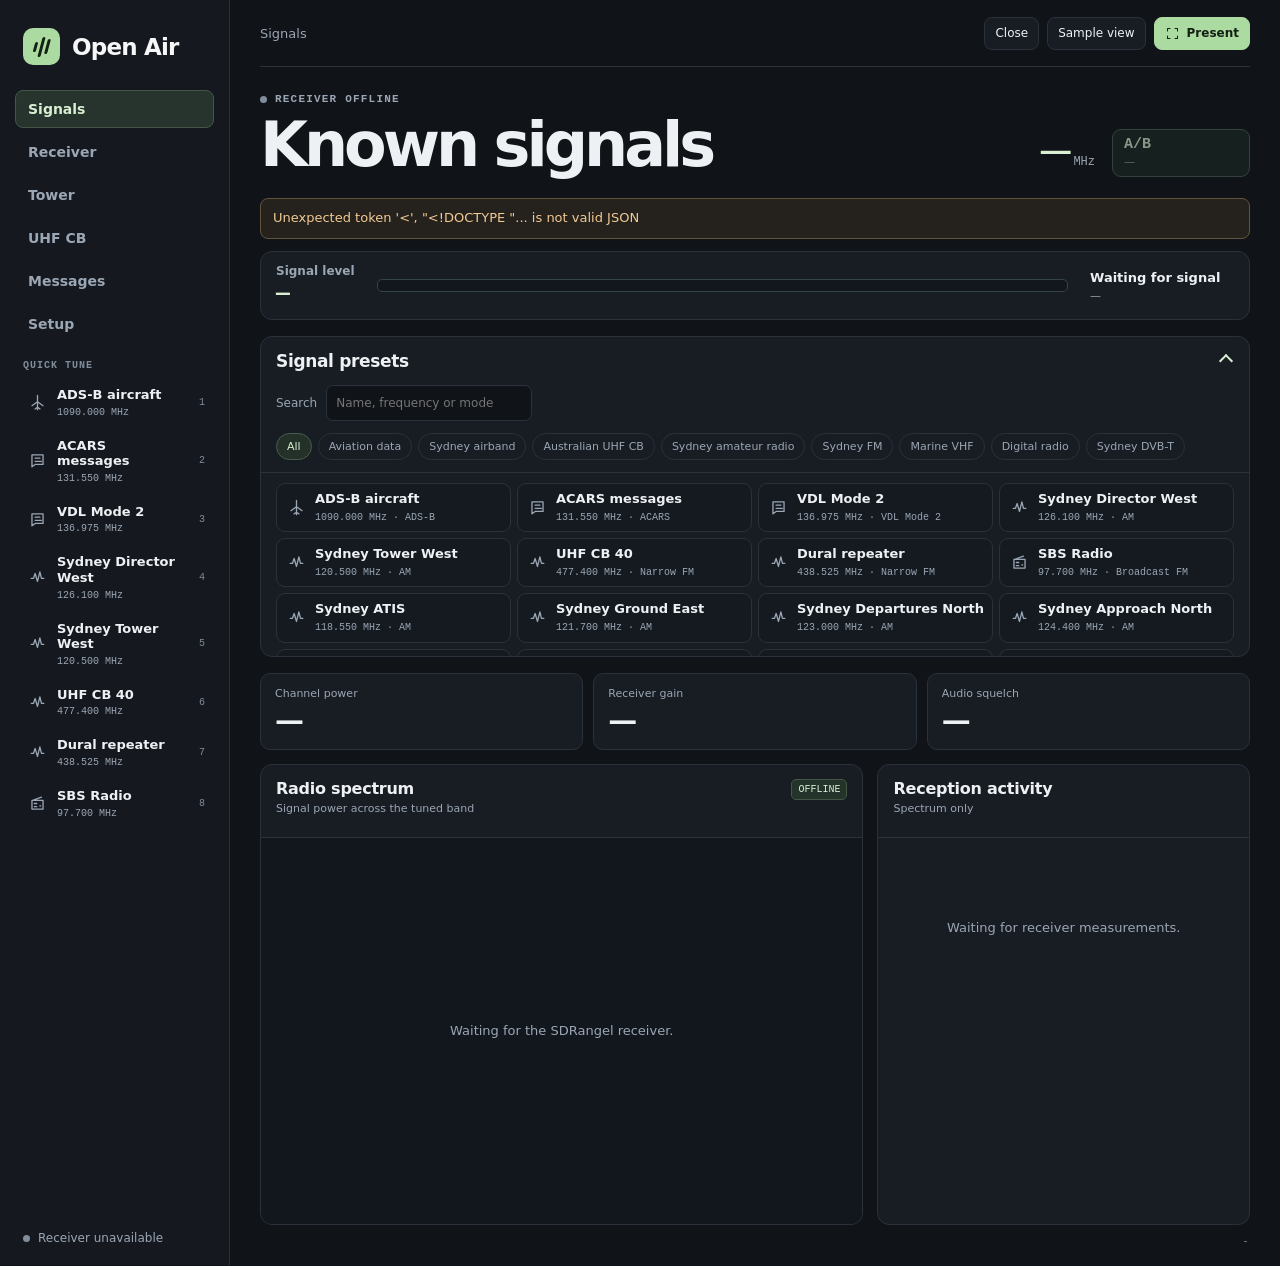
==== index.html @ 4d3d3a5d "Publish Open Air SDR with Tower and decoded message history Add the combined ATC and aircraft view, " ====
<!doctype html>
<html lang="en-AU">
<head>
  <meta charset="utf-8">
  <meta name="viewport" content="width=device-width, initial-scale=1">
  <meta name="theme-color" content="#101318">
  <title>Open Air</title>
  <link rel="stylesheet" href="/style.css">
  <link rel="stylesheet" href="/cb-panel.css">
  <script type="module" src="/app.js"></script>
</head>
<body>
  <a class="skip" href="#main">Skip to reception</a>
  <aside class="sidebar">
    <div class="brand"><div class="brand-mark" aria-hidden="true"><span></span><span></span><span></span></div>Open Air</div>
    <nav class="view-nav" aria-label="Open Air views">
      <a class="view-link" href="#signals" id="nav-signals" aria-current="page">Signals</a>
      <a class="view-link" href="#receiver" id="nav-receiver">Receiver</a>
      <a class="view-link" href="#tower" id="nav-tower">Tower</a>
      <a class="view-link" href="#uhf-cb" id="nav-uhf-cb">UHF CB</a>
      <a class="view-link" href="#messages" id="nav-messages">Messages</a>
      <a class="view-link" href="#setup" id="nav-setup">Setup</a>
    </nav>
    <div class="shortcuts">
      <h2 class="group-title">Quick tune</h2>
      <div class="source-list" id="quick-sources"></div>
    </div>
    <div class="side-footer"><span class="side-status"><i></i><span id="side-status">Connecting to receiver</span></span></div>
  </aside>
  <main id="main">
    <header class="toolbar">
      <span class="breadcrumb" id="section-name">Signals</span>
      <div class="toolbar-actions"><button id="close-app" class="control" type="button">Close</button><button id="demo" class="control" type="button">Sample view</button><button id="present" class="control present" type="button"><svg viewBox="0 0 24 24" aria-hidden="true"><path d="M8 4H4v4m12-4h4v4M4 16v4h4m12-4v4h-4"/></svg> Present</button></div>
    </header>
    <section class="intro" aria-labelledby="title">
      <div><p class="eyebrow"><span id="live-dot"></span><span id="live-label">CONNECTING TO RECEIVER</span></p><h1 id="title">Known signals</h1><p class="subtitle" id="subtitle"></p></div>
      <div class="reception-controls">
        <div class="frequency" id="frequency-readout" aria-label="Tuned frequency"><span id="frequency">-</span><small>MHz</small></div>
        <button id="scan-mux" class="control mux-survey-control" type="button" hidden>Survey multiplex</button>
        <button id="ab-switch" class="ab-switch" type="button" aria-label="Switch to previous channel" aria-keyshortcuts="B" title="Switch to previous channel (B)" disabled>
          <strong>A/B</strong><span id="ab-target">—</span>
        </button>
        <div id="remote-audio" class="remote-audio" hidden>
          <button id="listen-audio" class="listen-button" type="button" aria-pressed="false" data-audio="muted">
            <svg class="listen-icon" viewBox="0 0 32 32" aria-hidden="true">
              <path class="speaker-body" d="M4 12h5l6-5v18l-6-5H4z"/>
              <path class="speaker-waves" d="M20 11a7 7 0 0 1 0 10m4-14a12 12 0 0 1 0 18"/>
              <path class="speaker-mute" d="m21 13 6 6m0-6-6 6"/>
            </svg>
            <span id="listen-label">Listen</span>
          </button>
          <audio id="audio-player" preload="none"></audio>
        </div>
      </div>
    </section>
    <div id="notice" class="notice" role="status" hidden></div>
    <section id="tower-controls" class="panel tower-controls" aria-label="Air traffic control" hidden>
      <div class="tuner-field tower-channel-field">
        <label for="tower-channel">ATC channel</label>
        <select id="tower-channel"></select>
      </div>
      <div class="tuner-field"><label for="tower-squelch">Scan squelch (dB)</label><input id="tower-squelch" type="number" min="-100" max="0" step="1" value="-64" required></div>
      <button class="control primary-control" id="tower-scan" type="button" aria-pressed="false">Scan</button>
      <p id="tower-scan-status" role="status"></p>
      <div class="tower-layout" role="group" aria-label="Aircraft display">
        <button class="control" id="tower-show-map" type="button" aria-pressed="true">Map</button>
        <button class="control" id="tower-show-radar" type="button" aria-pressed="false">Radar</button>
      </div>
    </section>
    <section id="signal-meter" class="panel signal-meter" aria-labelledby="signal-meter-title" hidden>
      <div class="signal-meter-level">
        <h2 id="signal-meter-title">Signal level</h2>
        <strong id="signal-level">—</strong>
      </div>
      <div id="signal-meter-track" class="signal-meter-track" aria-hidden="true"></div>
      <div class="signal-meter-details">
        <strong id="signal-quality">Waiting for signal</strong>
        <span id="signal-contrast">—</span>
      </div>
    </section>
    <section id="live-audio-settings" class="panel live-audio-settings" aria-labelledby="live-audio-title" hidden>
      <h2 id="live-audio-title">Audio settings</h2>
      <form id="live-audio-form" class="tuner-fields">
        <div class="tuner-field">
          <label for="live-audio-filter">Filter (kHz)</label>
          <input id="live-audio-filter" name="bandwidth" type="number" step="0.1" inputmode="decimal" list="live-filter-choices">
          <datalist id="live-filter-choices"></datalist>
        </div>
        <div class="tuner-field squelch-field" id="live-squelch-field">
          <div class="squelch-heading"><label for="live-audio-squelch">Squelch (dB)</label><output id="live-squelch-readout" for="live-audio-squelch" aria-live="off">−62 dB</output></div>
          <input id="live-audio-squelch" name="squelch" type="range" min="-100" max="0" step="1" value="-62">
        </div>
        <div class="tuner-field">
          <label for="live-audio-volume">Volume (%)</label>
          <input id="live-audio-volume" name="volume" type="number" min="0" max="100" step="1" inputmode="numeric">
        </div>
        <div class="tuner-field" id="live-rf-gain-field" hidden>
          <label for="live-rf-gain">RF gain (dB)</label>
          <select id="live-rf-gain" name="gain"></select>
        </div>
        <button id="live-audio-apply" class="control primary-control" type="submit">Apply</button>
      </form>
    </section>
    <details id="signal-browser" class="panel signal-browser" aria-labelledby="signal-browser-title" open>
      <summary class="signal-browser-summary" id="signal-browser-title">Signal presets</summary>
      <div class="browser-search">
        <label class="preset-search" for="signal-search"><span>Search</span><input id="signal-search" type="search" placeholder="Name, frequency or mode" autocomplete="off"></label>
      </div>
      <div id="signal-groups" class="signal-groups" role="group" aria-label="Signal categories"></div>
      <div id="signal-list" class="signal-list" aria-label="Matching presets"></div>
      <p id="signal-empty" class="no-presets" hidden></p>
    </details>
    <section id="receiver-controls" class="panel receiver-controls" aria-label="Manual tuning" hidden>
      <form id="receiver-form">
        <div class="tuner-fields">
          <div class="tuner-field frequency-field">
            <label for="receiver-frequency">Frequency (MHz)</label>
            <div class="frequency-input">
              <button class="control" id="step-down" type="button" aria-label="Tune down one step">−</button>
              <input id="receiver-frequency" name="frequency" type="number" step="0.000001" inputmode="decimal" required>
              <button class="control" id="step-up" type="button" aria-label="Tune up one step">+</button>
            </div>
          </div>
          <div class="tuner-field">
            <label for="receiver-step">Step</label>
            <select id="receiver-step"><option value="1000">1 kHz</option><option value="5000">5 kHz</option><option value="8333">8.33 kHz</option><option value="10000">10 kHz</option><option value="12500" selected>12.5 kHz</option><option value="25000">25 kHz</option><option value="100000">100 kHz</option></select>
          </div>
          <div class="tuner-field">
            <label for="receiver-mode">Mode or decoder</label>
            <select id="receiver-mode" name="mode"></select>
          </div>
          <div class="tuner-field" id="bandwidth-field" hidden>
            <label for="receiver-bandwidth">Filter (kHz)</label>
            <input id="receiver-bandwidth" name="bandwidth" type="number" step="0.1" inputmode="decimal" placeholder="Default">
          </div>
          <div class="tuner-field squelch-field" id="squelch-field" hidden>
            <div class="squelch-heading"><label for="receiver-squelch">Squelch (dB)</label><output id="receiver-squelch-readout" for="receiver-squelch" aria-live="off">−62 dB</output></div>
            <input id="receiver-squelch" name="squelch" type="range" min="-100" max="0" step="1" value="-62">
          </div>
          <button class="control primary-control" id="tune-frequency" type="submit">Tune</button>
        </div>
        <details class="save-preset">
          <summary>Save as preset</summary>
          <div class="save-fields"><label for="preset-name">Name</label><input id="preset-name" name="name" maxlength="60" placeholder="Optional"><button class="control" id="save-preset" type="submit">Save and tune</button></div>
        </details>
      </form>
      <details id="range-scanner" class="range-scanner">
        <summary>Scan a frequency range</summary>
        <form id="range-form" class="tuner-fields">
          <div class="tuner-field"><label for="range-start">From (MHz)</label><input id="range-start" type="number" min="1" max="2000" step="0.000001" value="118" required></div>
          <div class="tuner-field"><label for="range-end">To (MHz)</label><input id="range-end" type="number" min="1" max="2000" step="0.000001" value="137" required></div>
          <div class="tuner-field"><label for="range-threshold">Above noise (dB)</label><input id="range-threshold" type="number" step="1" value="12" required></div>
          <button id="range-start-button" class="control" type="submit">Start scan</button>
          <button id="range-stop-button" class="control" type="button" hidden>Stop scan</button>
        </form>
        <div id="range-feedback" class="range-feedback" hidden>
          <progress id="range-progress" aria-label="Frequency scan progress"></progress>
          <p id="range-status" class="range-status" role="status"></p>
        </div>
        <canvas id="range-profile" width="640" height="120" role="img" aria-label="Multiplex spectrum power across frequency" hidden></canvas>
        <div id="range-hits" class="range-hits" aria-label="Detected signal peaks" hidden></div>
      </details>
    </section>
    <section id="cb-panel" aria-label="Australian UHF CB radio" hidden></section>
    <section id="local-setup" class="local-setup" aria-label="Local receiver setup" hidden>
      <section class="panel setup-panel" aria-labelledby="local-setup-title">
        <h2 id="local-setup-title">Area and scan range</h2>
        <form id="local-profile-form">
          <fieldset id="local-profile-fields" disabled>
            <legend class="visually-hidden">Local area and scan range</legend>
            <div class="tuner-fields">
              <div class="tuner-field setup-name-field">
                <label for="local-area">Area name</label>
                <input id="local-area" maxlength="80" placeholder="Suburb or region" required>
              </div>
              <label class="setup-check"><input id="local-sydney" type="checkbox"> Include Sydney example presets</label>
            </div>
            <div class="tuner-fields setup-scan-fields">
              <div class="tuner-field">
                <label for="local-scan-start">From (MHz)</label>
                <input id="local-scan-start" type="number" min="1" max="2000" step="0.000001" inputmode="decimal" required>
              </div>
              <div class="tuner-field">
                <label for="local-scan-end">To (MHz)</label>
                <input id="local-scan-end" type="number" min="1" max="2000" step="0.000001" inputmode="decimal" required>
              </div>
              <div class="tuner-field">
                <label for="local-scan-threshold">Above noise (dB)</label>
                <input id="local-scan-threshold" type="number" min="0" step="any" inputmode="decimal" required>
              </div>
            </div>
            <details class="setup-map-centre">
              <summary>Tower map centre</summary>
              <p>Use a nearby airport or city centre. Open Air uses these coordinates to look up aircraft around it.</p>
              <div class="tuner-fields">
                <div class="tuner-field"><label for="local-map-latitude">Latitude</label><input id="local-map-latitude" type="number" inputmode="decimal" min="-85" max="85" step="any"></div>
                <div class="tuner-field"><label for="local-map-longitude">Longitude</label><input id="local-map-longitude" type="number" inputmode="decimal" min="-180" max="180" step="any"></div>
              </div>
            </details>
            <div class="setup-actions">
              <button id="local-setup-save" class="control" type="submit">Save setup</button>
              <button id="local-scan-run" class="control primary-control" type="submit" disabled>Rescan</button>
              <button id="local-scan-stop" class="control" type="button" hidden>Stop scan</button>
            </div>
          </fieldset>
          <p id="local-setup-feedback" class="setup-feedback" role="status">Loading local setup…</p>
        </form>
      </section>
      <section class="panel setup-panel" aria-labelledby="setup-results-title">
        <h2 id="setup-results-title">Detected peaks</h2>
        <div class="setup-progress">
          <p id="local-scan-status" class="setup-feedback" role="status">Run a scan to find peaks above the noise floor.</p>
          <progress id="local-scan-progress" aria-label="Frequency windows scanned" hidden></progress>
          <small id="local-scan-count" class="setup-progress-count" aria-hidden="true" hidden></small>
        </div>
        <ul id="local-scan-hits" class="setup-list" aria-label="Signal peaks" hidden></ul>
      </section>
      <section class="panel setup-panel" aria-labelledby="setup-presets-title">
        <h2 id="setup-presets-title">Local presets</h2>
        <form id="local-preset-form">
          <fieldset class="tuner-fields" id="local-preset-fields" disabled>
            <legend class="visually-hidden">Preset editor</legend>
            <div class="tuner-field setup-name-field">
              <label for="local-preset-name">Preset name</label>
              <input id="local-preset-name" maxlength="60" placeholder="Optional">
            </div>
            <div class="tuner-field">
              <label for="local-preset-frequency">Frequency (MHz)</label>
              <input id="local-preset-frequency" type="number" min="1" max="2000" step="0.000001" inputmode="decimal" required>
            </div>
            <div class="tuner-field">
              <label for="local-preset-mode">Mode or decoder</label>
              <select id="local-preset-mode"></select>
            </div>
            <button id="local-preset-submit" class="control" type="submit">Add preset</button>
            <button id="local-preset-tune" class="control" type="button" disabled>Tune</button>
            <button id="local-preset-cancel" class="control" type="button" hidden>Cancel edit</button>
          </fieldset>
          <p id="local-preset-feedback" class="setup-feedback" role="status"></p>
        </form>
        <ul id="local-preset-list" class="setup-list" aria-label="Local presets" hidden></ul>
      </section>
    </section>
    <section id="decoded-history" class="panel decoded-history" aria-label="Decoded message history" hidden>
      <div class="panel-top"><div><h2>ACARS and VDL Mode 2</h2><p id="history-status" role="status">Loading saved messages.</p></div></div>
      <label class="preset-search" for="history-search"><span>Search</span><input id="history-search" type="search" placeholder="Aircraft, label or message text" autocomplete="off"></label>
      <div id="history-results" class="activity-list" aria-label="Saved messages"></div>
    </section>
    <section class="metrics" id="metrics" aria-label="Reception measurements"></section>
    <div class="pane-grid">
      <section class="panel stage" aria-labelledby="stage-title">
        <div class="panel-top"><div><h2 id="stage-title">Receiver activity</h2><p id="stage-caption">Latest measurements</p></div><span id="stage-tag" class="tag">LOCAL</span></div>
        <div id="stage-content" class="stage-content">
          <canvas id="scope" role="img" aria-label="Received radio power across the tuned bandwidth"></canvas>
          <div id="radar" hidden></div>
          <div id="tower-map" role="region" aria-label="Geographic map of aircraft" hidden></div>
          <p id="tower-map-status" class="tower-map-status" role="status" hidden></p>
          <div id="stage-empty" class="empty" hidden></div>
        </div>
        <section id="waterfall-panel" class="waterfall-panel" hidden>
          <div class="panel-top"><div><h2>Waterfall</h2><p id="waterfall-frequency">Waiting for live samples</p></div></div>
          <canvas id="waterfall" width="512" height="192" role="img" aria-label="Signal power across frequency over time"></canvas>
          <div id="waterfall-empty" class="waterfall-empty" hidden></div>
          <div id="waterfall-resize" role="separator" tabindex="0" aria-label="Resize waterfall" aria-orientation="horizontal" aria-controls="waterfall" aria-valuemin="96" aria-valuemax="720" aria-valuenow="192" title="Drag or use the arrow keys to adjust waterfall height"></div>
        </section>
      </section>
      <section class="panel activity" aria-labelledby="activity-title">
        <div class="panel-top"><div><h2 id="activity-title">What's coming in</h2><p id="activity-caption">Decoded by your receiver</p></div><a id="tower-aircraft-credit" class="tag" href="https://www.adsb.lol/docs/open-data/api" target="_blank" rel="noopener" hidden>adsb.lol</a></div>
        <div id="activity" class="activity-list"></div>
      </section>
    </div>
    <footer><span id="local-area-footer"></span><span id="updated">-</span></footer>
  </main>
  <template id="thing"><div class="activity-item"><span class="item-icon" aria-hidden="true"></span><div class="item-body"><div class="item-header"><strong></strong><small></small></div><span class="item-detail"></span></div></div></template>
</body>
</html>
---- style.css ----
:root{color-scheme:dark;--bg:#101318;--side:#15191f;--paper:#181d24;--line:#2a313b;--text:#eef1f4;--muted:#9ba6b4;--weak:#7f8d9c;--accent:#acdba1;--accent2:#d8efd2;--ink:#132013;--warn:#f1ca94;--mono:"Cascadia Mono","SFMono-Regular",Consolas,monospace;--face:"Geist","Segoe UI",system-ui,sans-serif}
*{box-sizing:border-box}body{margin:0;min-height:100vh;background:var(--bg);color:var(--text);font-family:var(--face);display:grid;grid-template-columns:230px minmax(0,1fr)}button{font:inherit;color:inherit;cursor:pointer}button:focus-visible,a:focus-visible{outline:2px solid var(--accent);outline-offset:3px}button:disabled{cursor:wait;opacity:.6}small{font-size:inherit}[hidden]{display:none!important}.skip{position:fixed;left:12px;top:10px;padding:10px;background:var(--text);color:var(--bg);z-index:3;transform:translateY(-160%)}.skip:focus{transform:none}
.sidebar{border-right:1px solid var(--line);background:var(--side);min-height:100vh;padding:28px 15px 20px;display:flex;flex-direction:column}.brand{display:flex;align-items:center;gap:12px;padding:0 8px 25px;color:#f5f6f5;font-weight:700;font-size:23px;letter-spacing:-.8px}.brand small{display:block;font:600 10px var(--mono);color:var(--muted);letter-spacing:1.15px;margin-top:3px}.brand-mark{width:37px;height:37px;border-radius:10px;background:var(--accent);display:flex;align-items:center;justify-content:center;gap:3px;flex:none}.brand-mark span{width:3px;background:var(--ink);border-radius:2px;height:10px;transform:skew(-15deg)}.brand-mark span:nth-child(2){height:20px}.brand-mark span:nth-child(3){height:15px}.group-title{font:600 10px var(--mono);letter-spacing:1px;text-transform:uppercase;color:var(--weak);margin:14px 8px 8px}.source-list{display:grid;gap:4px}.source{min-height:46px;border:1px solid transparent;background:none;text-align:left;border-radius:9px;padding:7px 8px;display:grid;grid-template-columns:26px 1fr 15px;align-items:center;gap:7px}.source:hover{background:#1e252c}.source[aria-pressed=true]{border-color:#435341;background:#25322b}.source[aria-pressed=true] .src-icon,.source[aria-pressed=true] strong{color:var(--accent2)}.src-icon,.item-icon{color:var(--muted);display:grid;place-items:center}.src-icon svg,.item-icon svg,.control svg{width:19px;height:19px;fill:none;stroke:currentColor;stroke-width:1.65;stroke-linecap:round;stroke-linejoin:round}.source strong,.source small{display:block}.source strong{font-size:13px;line-height:1.2;font-weight:650}.source small{font:10px var(--mono);margin-top:4px;color:var(--muted)}.source kbd{font:10px var(--mono);color:var(--weak);text-align:right}.side-footer{margin-top:auto;padding:26px 8px 0;display:grid;gap:8px;color:var(--weak);font-size:11px}.side-status{font-size:12px;color:var(--muted);display:flex;align-items:center;gap:8px}.side-status i,#live-dot{display:block;background:var(--weak);width:7px;height:7px;border-radius:50%;flex:none}body[data-state=live] .side-status i,body[data-state=live] #live-dot{background:var(--accent);box-shadow:0 0 12px #acdbA170}body[data-state=demo] .side-status i,body[data-state=demo] #live-dot{background:var(--warn)}
main{width:min(100%,1690px);margin:auto;padding:0 30px 18px}.toolbar{height:67px;display:flex;align-items:center;justify-content:space-between;border-bottom:1px solid var(--line);gap:10px}.breadcrumb{font-size:13px;color:var(--muted)}.breadcrumb b{font-weight:500;margin:0 6px;color:var(--weak)}.breadcrumb strong{color:var(--text);font-weight:600}.toolbar-actions{display:flex;gap:8px}.control{display:flex;align-items:center;justify-content:center;gap:7px;border:1px solid var(--line);border-radius:8px;background:var(--paper);font-size:12px;white-space:nowrap;padding:8px 10px}.control:hover{border-color:var(--weak)}.control svg{width:15px;height:15px}.present{background:var(--accent);border-color:var(--accent);color:var(--ink);font-weight:700}
.intro{padding:26px 0 21px;display:flex;justify-content:space-between;align-items:end;gap:14px}.eyebrow{font:650 11px var(--mono);letter-spacing:1.2px;color:var(--muted);margin:0 0 8px;display:flex;align-items:center;gap:8px}.intro h1{margin:0;font-size:clamp(31px,5vw,62px);letter-spacing:-.065em;line-height:1.04;font-weight:690}.subtitle{color:var(--muted);font-size:14px;margin:10px 0 0;line-height:1.5}.frequency{font-family:var(--mono);color:var(--accent2);white-space:nowrap;line-height:1;padding-bottom:5px}.frequency span{font-size:clamp(24px,4vw,49px);letter-spacing:-.08em}.frequency small{font-size:12px;margin-left:7px;color:var(--muted)}.notice{font-size:13px;border:1px solid #62533d;color:var(--warn);background:#25221d;padding:10px 12px;border-radius:8px;margin-bottom:12px;line-height:1.42;overflow-wrap:anywhere}
.metrics{display:grid;grid-template-columns:repeat(3,minmax(0,1fr));gap:10px;margin-bottom:14px}.metric{padding:13px 14px 12px;border:1px solid var(--line);border-radius:10px;background:var(--paper);min-width:0}.metric span{display:block;color:var(--muted);font-size:11px}.metric strong{display:block;letter-spacing:-.05em;font-size:clamp(17px,2.8vw,29px);margin-top:3px;white-space:nowrap;overflow:hidden;text-overflow:ellipsis}
.pane-grid{display:grid;grid-template-columns:minmax(0,1.62fr) minmax(240px,1fr);gap:14px}.panel{min-width:0;border:1px solid var(--line);border-radius:12px;background:var(--paper);overflow:hidden}.panel-top{display:flex;justify-content:space-between;align-items:start;padding:14px 15px 12px;gap:7px;min-height:72px}.panel-top h2{font-size:16px;letter-spacing:-.25px;margin:0 0 3px;font-weight:650}.panel-top p{color:var(--muted);font-size:11px;margin:0;line-height:1.4}.tag{color:var(--accent2);font:10px var(--mono);border:1px solid #445646;background:#25342b;border-radius:5px;padding:4px 6px;white-space:nowrap}.stage-content{position:relative;min-height:280px;height:clamp(280px,43vh,520px);background:#12171e;border-top:1px solid var(--line)}#scope,#radar{display:block;width:100%;height:100%}#radar svg{width:100%;height:100%;display:block}.empty{height:100%;color:var(--muted);display:grid;place-items:center;text-align:center;padding:24px;font-size:13px;line-height:1.55}.stage-content .empty{position:absolute;inset:0;pointer-events:none}.activity-list{border-top:1px solid var(--line);max-height:clamp(280px,43vh,520px);min-height:280px;overflow:auto}.activity-list>.empty{min-height:180px}.activity-item{display:flex;align-items:start;gap:9px;padding:10px 12px;border-bottom:1px solid var(--line)}.activity-item:last-child{border-bottom:0}.item-icon{width:30px;height:30px;background:#26332c;color:var(--accent2);border-radius:8px;flex:none}.item-icon svg{width:15px;height:15px}.item-body{flex:1;min-width:0}.item-header{display:flex;align-items:center;justify-content:space-between;gap:8px;flex-wrap:wrap}.item-header strong{font-size:13px;color:var(--text);overflow-wrap:anywhere}.item-header small{font:10px var(--mono);color:var(--weak);white-space:nowrap}.item-detail{display:block;font-size:12px;color:var(--muted);margin-top:4px;white-space:pre-wrap;overflow-wrap:anywhere;line-height:1.35}
footer{display:flex;justify-content:space-between;gap:10px;color:var(--weak);padding:11px 1px 0;font:10px var(--mono);letter-spacing:.6px}body.presenting{display:block}body.presenting .sidebar{display:none}body.presenting main{width:100%}body.presenting .stage-content,body.presenting .activity-list{height:clamp(290px,51vh,780px);max-height:none}
@media(max-width:1060px){body{grid-template-columns:192px minmax(0,1fr)}main{padding-inline:20px}.sidebar{padding-inline:10px}.pane-grid{grid-template-columns:minmax(0,1.3fr) minmax(215px,1fr)}}
@media(max-width:790px){body{display:block}.sidebar{min-height:auto;border-right:0;border-bottom:1px solid var(--line);padding:11px 13px;display:block}.brand{font-size:18px;padding:0 0 8px}.brand-mark{width:29px;height:29px}.brand small,.side-footer,.group-title,.source kbd{display:none}.source-list{display:inline-flex;vertical-align:top;flex-wrap:wrap;gap:3px}.source{min-height:35px;padding:4px 6px;grid-template-columns:17px auto;gap:3px}.source strong{font-size:11px}.source small{margin-top:2px;font-size:9px}.src-icon svg{width:14px}.intro{padding-top:19px}main{padding-inline:13px}.toolbar{height:50px}.pane-grid{grid-template-columns:1fr}.metrics{gap:6px}.metric{padding:8px 9px}.stage-content{height:310px}.activity-list{min-height:0;max-height:290px}.intro h1{font-size:clamp(29px,7vw,52px)}} 
@media(prefers-reduced-motion:no-preference){.control,.source,.listen-button,.ab-switch{transition:background .15s,border-color .15s,color .15s}}
.waterfall-panel{border-top:1px solid var(--line)}
.waterfall-panel{position:relative}
.waterfall-panel .panel-top{position:relative;z-index:1;min-height:0}
#waterfall{display:block;width:100%;height:var(--waterfall-height,clamp(120px,20vh,220px));background:#10151d}
#waterfall-resize{position:relative;z-index:2;height:22px;background:var(--paper);border-top:1px solid var(--line);cursor:ns-resize;touch-action:none;display:grid;place-items:center}
#waterfall-resize::before{content:"";width:38px;height:4px;border-radius:4px;background:var(--weak)}
#waterfall-resize:is(:hover,:focus-visible)::before{background:var(--accent2)}
#waterfall-resize:focus-visible{outline:2px solid var(--accent2);outline-offset:-2px}
.intro{flex-wrap:wrap}
.reception-controls{display:flex;align-items:center;justify-content:flex-end;flex-wrap:wrap;gap:12px 17px;margin-inline-start:auto;max-width:100%;min-width:0}
.reception-controls .frequency{padding-bottom:0}
.mux-survey-control{min-height:44px;padding-inline:12px;border-color:#66866b;color:var(--accent2);font-weight:650}
.ab-switch{display:grid;align-content:center;justify-items:start;gap:4px;min-height:48px;width:138px;max-width:100%;padding:7px 11px;border:1px solid #4e6056;border-radius:9px;background:#1b2a23;color:var(--accent2);text-align:left}
.ab-switch strong{font:700 15px/1 var(--mono)}
.ab-switch span{width:100%;min-width:0;overflow:hidden;text-overflow:ellipsis;white-space:nowrap;color:var(--muted);font-size:11px;line-height:1.15}
.ab-switch:not(:disabled):hover{border-color:#8ab88a;background:#293d31}
.ab-switch:not(:disabled):active{box-shadow:inset 0 0 0 1px var(--accent)}
.ab-switch:disabled{cursor:default}
.ab-switch[data-switching=true]{cursor:wait}
.listen-button{--speaker-bg:#24372d;--speaker-text:var(--accent2);display:flex;align-items:center;justify-content:flex-start;gap:11px;min-height:60px;min-width:136px;max-width:100%;padding:10px 16px 10px 12px;border:1px solid #66866b;border-radius:11px;background:var(--speaker-bg);color:var(--speaker-text);font-size:15px;font-weight:750;line-height:1.2}
.listen-button:hover{border-color:currentColor;box-shadow:inset 0 0 0 1px currentColor}
.listen-button:active{box-shadow:inset 0 0 0 2px currentColor}
.listen-button[aria-pressed=true]{--speaker-bg:#32563d}
.listen-button[data-audio=playing]{--speaker-bg:var(--accent);--speaker-text:var(--ink);border-color:var(--accent)}
.listen-button:is([data-audio=loading],[data-audio=waiting],[data-audio=error]){--speaker-bg:#352b21;--speaker-text:var(--warn);border-color:#87694b}
.listen-icon{display:block;flex:none;width:34px;height:34px;overflow:visible}
.speaker-body{fill:currentColor}
.speaker-waves,.speaker-mute{fill:none;stroke:currentColor;stroke-width:2.2;stroke-linecap:round}
.speaker-mute,.listen-button:is([data-audio=muted],[data-audio=error]) .speaker-waves{display:none}
.listen-button:is([data-audio=muted],[data-audio=error]) .speaker-mute{display:block}
.listen-button:is([data-audio=loading],[data-audio=waiting]) .speaker-waves{opacity:.55}

.signal-meter{display:grid;grid-template-columns:max-content minmax(0,1fr) minmax(9rem,max-content);align-items:center;gap:14px 22px;margin-bottom:16px;padding:12px 15px}
.signal-meter-level,.signal-meter-details{display:grid;gap:4px}
.signal-meter-level h2{margin:0;color:var(--muted);font-size:12px;font-weight:650}
.signal-meter-level strong{color:var(--accent2);font:600 23px/1.1 var(--mono);letter-spacing:-.05em}
.signal-meter-details strong{color:var(--text);font-size:13px;font-weight:650}
.signal-meter-details strong[data-quality=likely-usable],.signal-meter-details strong[data-quality=decode-activity]{color:var(--accent2)}
.signal-meter-details strong[data-quality=weak-carrier],.signal-meter-details strong[data-quality=audio-open]{color:var(--warn)}
.signal-meter-details span{color:var(--muted);font-size:11px}
.signal-meter-track{position:relative;isolation:isolate;height:13px;border:1px solid #34424a;border-radius:5px;background:#11171d;overflow:hidden}
.signal-meter-track::before,.signal-meter-track::after{position:absolute;inset-block:0;content:"";display:none}
.signal-meter-track[data-has-level=true]::before{inset-inline-start:0;width:clamp(0%,var(--signal-fill,0%),100%);background:linear-gradient(90deg,#557d65,#acdba1);display:block}
.signal-meter-track[data-has-noise=true]::after{left:clamp(0%,var(--noise-position,0%),calc(100% - 2px));width:2px;background:var(--warn);box-shadow:0 0 0 1px #182522;display:block}

.view-nav{display:grid;gap:5px;margin-bottom:17px}
.view-link{border:1px solid transparent;border-radius:8px;color:var(--muted);display:block;font-size:14px;font-weight:600;padding:10px 12px;text-decoration:none}
.view-link:hover{background:#1e252c;color:var(--text)}
.view-link[aria-current=page]{background:#26342d;border-color:#435648;color:var(--accent2)}
.shortcuts .group-title{margin-top:0}
.signal-browser,.receiver-controls,.live-audio-settings,#cb-panel{margin-bottom:16px}
.signal-browser-summary{display:flex;align-items:center;justify-content:space-between;gap:12px;min-height:48px;padding:12px 15px;cursor:pointer;list-style:none;font-size:17px;font-weight:700;letter-spacing:-.02em}
.signal-browser-summary::-webkit-details-marker{display:none}
.signal-browser-summary::after{content:"";width:8px;height:8px;flex:none;border-right:2px solid var(--accent2);border-bottom:2px solid var(--accent2);transform:rotate(45deg);margin-inline-end:3px}
.signal-browser[open] .signal-browser-summary::after{transform:rotate(225deg)}
.signal-browser-summary:hover{background:#20282d}
.signal-browser-summary:focus-visible{outline:2px solid var(--accent);outline-offset:-3px}
.browser-search{padding:0 15px 12px}
.preset-search{display:flex;align-items:center;gap:9px;min-width:0;color:var(--muted);font-size:12px}
.preset-search input{width:min(27ch,100%)}
.signal-browser input,.receiver-controls :is(input,select),.live-audio-settings :is(input,select),.local-setup .tuner-field :is(input,select){min-width:0;min-height:36px;padding:7px 9px;border:1px solid var(--line);border-radius:7px;background:var(--bg);color:var(--text);font:inherit;color-scheme:dark}
.signal-browser input:focus,.receiver-controls :is(input,select):focus,.live-audio-settings :is(input,select):focus,.local-setup :is(input,select):focus-visible{outline:1px solid var(--accent);outline-offset:1px}
.signal-groups{display:flex;gap:6px;flex-wrap:wrap;padding:0 15px 12px}
.group-filter{border:1px solid var(--line);border-radius:20px;background:transparent;color:var(--muted);font-size:11px;min-height:27px;padding:3px 10px}
.group-filter:hover,.group-filter[aria-pressed=true]{color:var(--accent2);border-color:#4a5d4d;background:#233129}
.signal-list{border-top:1px solid var(--line);display:grid;grid-template-columns:repeat(auto-fill,minmax(min(100%,210px),1fr));gap:6px;max-height:184px;overflow:auto;padding:10px 15px 13px;scrollbar-color:#48544e var(--paper)}
.signal-list .source{grid-template-columns:23px minmax(0,1fr);border-color:var(--line);min-height:48px;background:#141a20}
.signal-list .source:hover{background:#202932;border-color:#46515b}
.signal-list .source[aria-pressed=true]{background:#26372e;border-color:#6a8d6a}
.signal-list .source small{line-height:1.35}
.source[data-tuning=true]{opacity:1;cursor:progress;box-shadow:inset 0 0 0 1px var(--accent);background:#2b3c32}
.source[data-tuning=true] strong{color:var(--accent2)}
.no-presets{border-top:1px solid var(--line);margin:0;padding:16px;color:var(--muted);font-size:13px}
.receiver-controls{padding:15px}
.tuner-fields{display:flex;align-items:end;gap:10px;flex-wrap:wrap}
.tuner-field{display:grid;gap:5px;color:var(--muted);font-size:12px}
.live-audio-settings{display:flex;align-items:center;gap:12px 22px;flex-wrap:wrap;padding:12px 15px}
.live-audio-settings h2{margin:0;font-size:16px;font-weight:650;letter-spacing:-.25px}
.live-audio-settings :is(input,select){width:85px;font-family:var(--mono);font-variant-numeric:tabular-nums}
.squelch-heading{display:flex;justify-content:space-between;align-items:baseline;gap:8px}
.squelch-heading output{color:var(--accent2);font:600 11px var(--mono);font-variant-numeric:tabular-nums;white-space:nowrap}
:is(#live-audio-squelch,#receiver-squelch){width:144px;max-width:100%;margin:0;padding-inline:5px;accent-color:var(--accent);cursor:pointer}
:is(#live-audio-squelch,#receiver-squelch):disabled{cursor:default}
.frequency-input{display:grid;grid-template-columns:35px minmax(90px,1fr) 35px;gap:5px}
.frequency-input input{font-family:var(--mono);font-size:15px;font-variant-numeric:tabular-nums;text-align:center;width:132px;appearance:textfield}
.frequency-input input::-webkit-inner-spin-button,.frequency-input input::-webkit-outer-spin-button{appearance:none;margin:0}
.frequency-input .control{font-size:17px;min-height:36px;padding:0}
#local-setup .visually-hidden {
  position: absolute;
  width: 1px;
  height: 1px;
  overflow: hidden;
  clip-path: inset(50%);
  white-space: nowrap;
}
body[data-view=setup] :is(.shortcuts,.pane-grid,.metrics,#frequency-readout,#scan-mux,#ab-switch,#signal-meter,#live-audio-settings) {
  display: none;
}
.local-setup {
  display: grid;
  grid-template-columns: minmax(0,1.1fr) minmax(0,1fr);
  align-items: start;
  gap: 14px;
}
.setup-panel {
  padding: 14px 15px;
}
.setup-panel:last-child {
  grid-column: 1 / -1;
}
.setup-panel h2 {
  margin: 0 0 12px;
  font-size: 17px;
  font-weight: 650;
}
.setup-map-centre{margin:12px 0;color:var(--muted);font-size:13px}
.setup-map-centre summary{cursor:pointer;color:var(--text)}
.tower-controls{display:flex;align-items:end;gap:12px;flex-wrap:wrap;margin-bottom:12px;padding:12px 14px}
.tower-channel-field{flex:1 1 240px;min-width:0}
.tower-channel-field select{width:100%}
#tower-squelch{width:90px}
#tower-scan-status{margin:0 auto 0 0;align-self:center;color:var(--muted);font-size:13px}
#tower-scan-status:empty{display:none}
.tower-layout{display:flex;gap:4px;margin-left:auto}
.tower-layout [aria-pressed=true]{color:var(--accent2);border-color:var(--accent2)}
#tower-map{height:100%;background:#1e2c36;z-index:0}
.tower-aircraft-marker svg{height:100%;width:100%;fill:#074a60;stroke:#fff;stroke-width:1.3;paint-order:stroke}
.tower-map-status{position:absolute;z-index:1;inset:12px 12px auto 56px;margin:0;border-radius:6px;background:var(--paper);padding:8px;font-size:12px}
body[data-view=messages] :is(.pane-grid,.metrics,#frequency-readout,#scan-mux,#ab-switch,#signal-meter,#live-audio-settings){display:none!important}
.decoded-history .preset-search{margin:0 15px 14px}
.decoded-history .activity-list{max-height:68vh}
.decoded-history .item-header small{white-space:normal}
.message-help{margin-top:6px;color:var(--muted);font-size:12px}
.message-help summary{width:max-content;color:var(--accent2);cursor:pointer}
.message-help div{margin-top:5px;padding:6px 9px;border-left:2px solid var(--accent2);background:var(--bg);border-radius:3px}
.message-help p{margin:4px 0;line-height:1.45}
@media(max-width:790px){.view-nav{flex-wrap:wrap}}
.setup-panel fieldset {
  min-width: 0;
  margin: 0;
  border: 0;
  padding: 0;
}
.setup-name-field {
  flex: 1 1 190px;
  max-width: 280px;
}
.setup-panel input[type=number] {
  width: 110px;
  font-family: var(--mono);
}
.setup-panel .control {
  min-height: 36px;
}
.setup-check {
  display: flex;
  align-items: center;
  align-self: center;
  gap: 5px;
  min-height: 36px;
  color: var(--text);
  font-size: 12px;
}
.setup-check input {
  accent-color: var(--accent);
}
.setup-scan-fields,.setup-actions {
  margin-top: 13px;
}
.setup-actions,.setup-progress {
  display: flex;
  align-items: center;
  gap: 8px;
  flex-wrap: wrap;
}
.setup-feedback {
  color: var(--muted);
  margin: 9px 0 0;
  font-size: 12px;
  line-height: 1.4;
  overflow-wrap: anywhere;
}
.setup-feedback:empty {
  display: none;
}
.setup-feedback[data-error=true] {
  color: var(--warn);
}
.setup-progress .setup-feedback {
  margin: 0;
}
.setup-progress progress {
  width: min(100%,180px);
  accent-color: var(--accent);
}
.setup-progress-count {
  color: var(--muted);
  font: 11px var(--mono);
}
.setup-list {
  display: grid;
  gap: 6px;
  max-height: 280px;
  overflow: auto;
  margin: 11px 0 0;
  padding: 0;
  list-style: none;
}
.setup-list li {
  display: flex;
  align-items: center;
  justify-content: space-between;
  gap: 6px 10px;
  flex-wrap: wrap;
  min-width: 0;
  padding: 6px 8px;
  border: 1px solid var(--line);
  border-radius: 7px;
  background: var(--bg);
}
.setup-list strong,.setup-list small {
  display: block;
  overflow-wrap: anywhere;
}
.setup-list strong {
  font-size: 13px;
}
.setup-list small {
  margin-top: 2px;
  color: var(--muted);
  font: 11px var(--mono);
}
.setup-row-actions {
  display: flex;
  gap: 6px;
  flex-wrap: wrap;
}
@media(max-width:900px) {
  .local-setup {
    grid-template-columns: minmax(0,1fr);
  }
}
#receiver-bandwidth{width:90px}
.primary-control{min-height:36px;background:var(--accent);border-color:var(--accent);color:var(--ink);font-weight:700;padding-inline:17px}
.primary-control:hover{background:var(--accent2)}
.save-preset{margin-top:13px;font-size:12px;color:var(--muted)}
.save-preset summary{width:fit-content;cursor:pointer}
.save-preset summary:hover{color:var(--text)}
.save-fields{display:flex;gap:7px;align-items:center;flex-wrap:wrap;margin-top:8px}
.range-scanner{border-top:1px solid var(--line);margin-top:14px;padding-top:12px}
.range-scanner summary{cursor:pointer;color:var(--accent2);font-size:13px;font-weight:600;width:fit-content}
.range-scanner form{margin-top:11px}
.range-scanner input{width:107px}
.range-scanner .control{min-height:36px}
.range-feedback{display:flex;flex-wrap:wrap;align-items:center;gap:10px;margin-top:11px}
.range-feedback progress{width:min(210px,100%);height:6px;accent-color:var(--accent)}
.range-status{color:var(--muted);font-size:12px;margin:0}
#range-profile{display:block;width:100%;height:120px;margin-top:9px;border:1px solid var(--line);border-radius:7px;background:#10151d}
.range-hits{display:flex;flex-wrap:wrap;gap:6px;margin-top:9px;max-height:140px;overflow:auto}
.range-hits button{font-family:var(--mono);min-height:36px}
.range-hits button span{color:var(--muted);font-size:10px}
.waterfall-empty{position:absolute;inset:49px 0 0;display:grid;place-content:center;padding:10px;color:var(--muted);font-size:12px;pointer-events:none}
body[data-view=receiver] .pane-grid{grid-template-columns:minmax(0,1fr)}
body[data-view=receiver] .stage-content{height:clamp(170px,30vh,360px);min-height:0}
body[data-view=receiver] #waterfall{height:var(--waterfall-height,clamp(145px,24vh,350px))}
body[data-view=receiver] :is(#scope,#waterfall){cursor:crosshair}
body[data-view=receiver] .activity-list{min-height:0;max-height:280px}
body[data-view=receiver] .activity-list>.empty{min-height:55px}
body[data-view=uhf-cb] .metrics{display:none}
body[data-view=uhf-cb] .stage-content{height:clamp(180px,29vh,300px);min-height:0}

@media(max-width:790px){
  .sidebar{display:flex;min-height:0;flex-direction:row;align-items:center;gap:12px;flex-wrap:wrap}
  .brand{padding:0;white-space:nowrap}
  .view-nav{display:flex;gap:3px;margin:0}
  .view-link{font-size:12px;padding:7px 9px;white-space:nowrap}
  .shortcuts,.sidebar .side-footer{display:none}
  .signal-list{max-height:193px}
  .signal-list .source small{font-size:10px}
  .signal-list .source strong{font-size:12px}
  .frequency-input input{width:110px}
  .reception-controls{gap:8px 12px}
  .ab-switch{width:116px}
  .listen-button{min-height:52px;min-width:114px;padding:8px 11px 8px 8px;font-size:14px;gap:7px}
  .listen-icon{width:30px;height:30px}
  .live-audio-settings{gap:9px;padding:12px}
  .live-audio-settings h2{flex-basis:100%}
  .live-audio-settings .tuner-fields{gap:9px}
  .live-audio-settings :is(.primary-control,input,select){min-height:42px}
  :is(#live-audio-squelch,#receiver-squelch){min-height:44px}
}
@media(max-width:600px){
  .signal-meter{grid-template-columns:1fr minmax(0,max-content);gap:10px 14px;padding:10px 12px 12px}
  .signal-meter-details{text-align:right}
  .signal-meter-track{grid-column:1/-1;grid-row:2}
}
@media(max-width:385px){
  .toolbar-actions{gap:4px}
  .toolbar-actions .control{padding-inline:6px}
  .brand{font-size:15px;gap:5px}
  .brand-mark{width:22px;height:22px;border-radius:6px}
  .view-link{padding-inline:6px}
  .sidebar{gap:8px}
  .frequency-field{width:100%}
  .frequency-input input{width:100%}
}
---- cb-panel.css ----
.cb-panel {
  display: grid;
  grid-template-columns: minmax(120px, .7fr) minmax(220px, 1.5fr) minmax(110px, .45fr);
  gap: clamp(12px, 3vw, 42px);
  align-items: center;
  padding: clamp(14px, 2.5vw, 26px);
  margin: 0 0 14px;
  border: 1px solid #474642;
  border-bottom: 3px solid #080909;
  border-radius: 12px;
  background: repeating-linear-gradient(105deg, #ffffff04 0 1px, transparent 1px 4px),
    linear-gradient(#292a27 0%, #222320 14%, #171816 100%);
  box-shadow: inset 0 1px 0 #ffffff32, inset 0 -1px 0 #ffffff0b, 0 4px 10px #0005;
}

.cb-speaker {
  padding: 11px;
  border: 1px solid #10110f;
  border-radius: 7px;
  background: #151614;
  box-shadow: inset 0 1px 3px #000b, 0 1px 0 #ffffff15;
}

.cb-speaker > span {
  display: block;
  min-height: 77px;
  border-radius: 3px;
  background: repeating-linear-gradient(to bottom, #090a08 0 4px, #292b27 4px 6px, #141613 6px 8px);
}

.cb-face { min-width: 0; }

.cb-face > h2, .cb-controls > label {
  display: block;
  margin: 0 0 7px;
  color: #c7c4b7;
  font: 650 10px/1.1 var(--mono, monospace);
  text-transform: uppercase;
  letter-spacing: .14em;
}

.cb-display {
  display: flex;
  align-items: end;
  gap: clamp(10px, 3vw, 25px);
  justify-content: space-between;
  min-height: 98px;
  padding: 9px 13px 11px;
  border: 1px solid #53412c;
  border-radius: 5px;
  background: radial-gradient(ellipse at 40% 90%, #39200b 0%, #24180a 65%, #151006 100%);
  box-shadow: inset 0 2px 10px #050300, 0 1px 0 #fff1;
  color: #ffc475;
  font-family: var(--mono, monospace);
  font-variant-numeric: tabular-nums;
}

.cb-readout {
  display: grid;
  gap: 2px;
  min-width: 0;
  flex: 0 1 100px;
  color: #e9a964;
  font-size: 9px;
  letter-spacing: .16em;
}

.cb-number {
  display: block;
  width: 100%;
  max-height: 69px;
  overflow: visible;
  fill: #bf851d25;
}

.cb-number .lit { fill: #ffb759; filter: drop-shadow(0 0 3px #ff921477); }

.cb-channel-text {
  position: absolute;
  width: 1px;
  height: 1px;
  padding: 0;
  clip-path: inset(50%);
  overflow: hidden;
  white-space: nowrap;
}

.cb-display-details { display: grid; gap: 5px; padding-bottom: 3px; }
.cb-frequency { font-size: clamp(10px, 1.4vw, 15px); white-space: nowrap; }

.cb-status, .cb-scan-status {
  display: flex;
  align-items: center;
  gap: 5px;
  color: #e9a964;
  font-size: 9px;
  letter-spacing: .08em;
  white-space: nowrap;
}

.cb-status i { width: 6px; height: 6px; border-radius: 50%; background: #70471f; }
.cb-status[data-receiving="true"] i { background: #ffca69; box-shadow: 0 0 8px #ff9a28; }

.cb-scan-status { text-transform: uppercase; }
.cb-scan-status:not(:empty)::before {
  content: '';
  width: 6px;
  height: 6px;
  flex: none;
  border-radius: 1px;
  background: #e8a150;
  box-shadow: 0 0 6px #e8a15070;
}

.cb-scan-status[data-state="holding"]::before { background: #ffe0a3; box-shadow: 0 0 8px #ffbc5d; }
.cb-scan-status[data-state="error"]::before { background: #e9866a; box-shadow: 0 0 7px #e9866a70; }

.cb-buttons { display: grid; grid-template-columns: 1fr 1fr; gap: 5px; }

.cb-buttons button, .cb-controls select, .cb-scan-button {
  color: #e3e0d6;
  border: 1px solid #111210;
  background: linear-gradient(#42433e, #292b26 54%, #1a1c19);
  box-shadow: inset 0 1px 0 #ffffff2d, 0 2px 0 #0c0d0b;
  border-radius: 5px;
}

.cb-buttons button {
  display: grid;
  min-width: 0;
  min-height: 36px;
  place-items: center;
  padding: 0;
}

.cb-buttons button:not(:disabled):hover, .cb-scan-button:not(:disabled):hover { background: linear-gradient(#53564e, #30332c); }
.cb-buttons button:not(:disabled):active, .cb-scan-button:not(:disabled):active { transform: translateY(1px); }
.cb-buttons button:disabled { cursor: default; }
.cb-buttons svg { width: 17px; height: 17px; fill: none; stroke: currentColor; stroke-width: 2; }

.cb-controls select, .cb-scan-button {
  width: 100%;
  min-height: 34px;
  margin-top: 8px;
  padding-inline: 8px;
  font: 12px var(--mono, monospace);
}

.cb-controls select option { background: #232520; }
.cb-controls select:focus-visible { outline: 2px solid var(--accent, #acdba1); outline-offset: 3px; }

.cb-scan-button { font-size: 11px; text-transform: uppercase; }
.cb-scan-button[data-active="true"] { color: #ffcb85; border-color: #76532c; }

.cb-squelch { margin-top: 12px; }

.cb-squelch-head {
  display: flex;
  justify-content: space-between;
  align-items: baseline;
  flex-wrap: wrap;
  gap: 3px 8px;
  color: #c7c4b7;
  font: 650 10px/1.15 var(--mono, monospace);
}

.cb-squelch-head label { text-transform: uppercase; letter-spacing: .07em; }
.cb-squelch-value { color: #ffcb85; white-space: nowrap; }

.cb-squelch input {
  width: 100%;
  min-height: 26px;
  margin: 0;
  accent-color: #e7a34d;
  cursor: ew-resize;
}

.cb-squelch input:disabled { cursor: default; }
.cb-squelch input:focus-visible { outline: 2px solid var(--accent, #acdba1); outline-offset: 1px; border-radius: 3px; }

@media (max-width: 1075px) {
  .cb-panel { grid-template-columns: minmax(0, 1fr) minmax(105px, .43fr); }
  .cb-speaker { display: none; }
}

@media (max-width: 410px) {
  .cb-panel { gap: 9px; padding: 10px; grid-template-columns: minmax(0, 1fr) minmax(77px, auto); }
  .cb-controls > label { font-size: 9px; letter-spacing: .04em; }
  .cb-display { min-height: 85px; gap: 7px; padding-inline: 8px; }
  .cb-number { max-height: 57px; }
  .cb-frequency { font-size: 10px; }
}
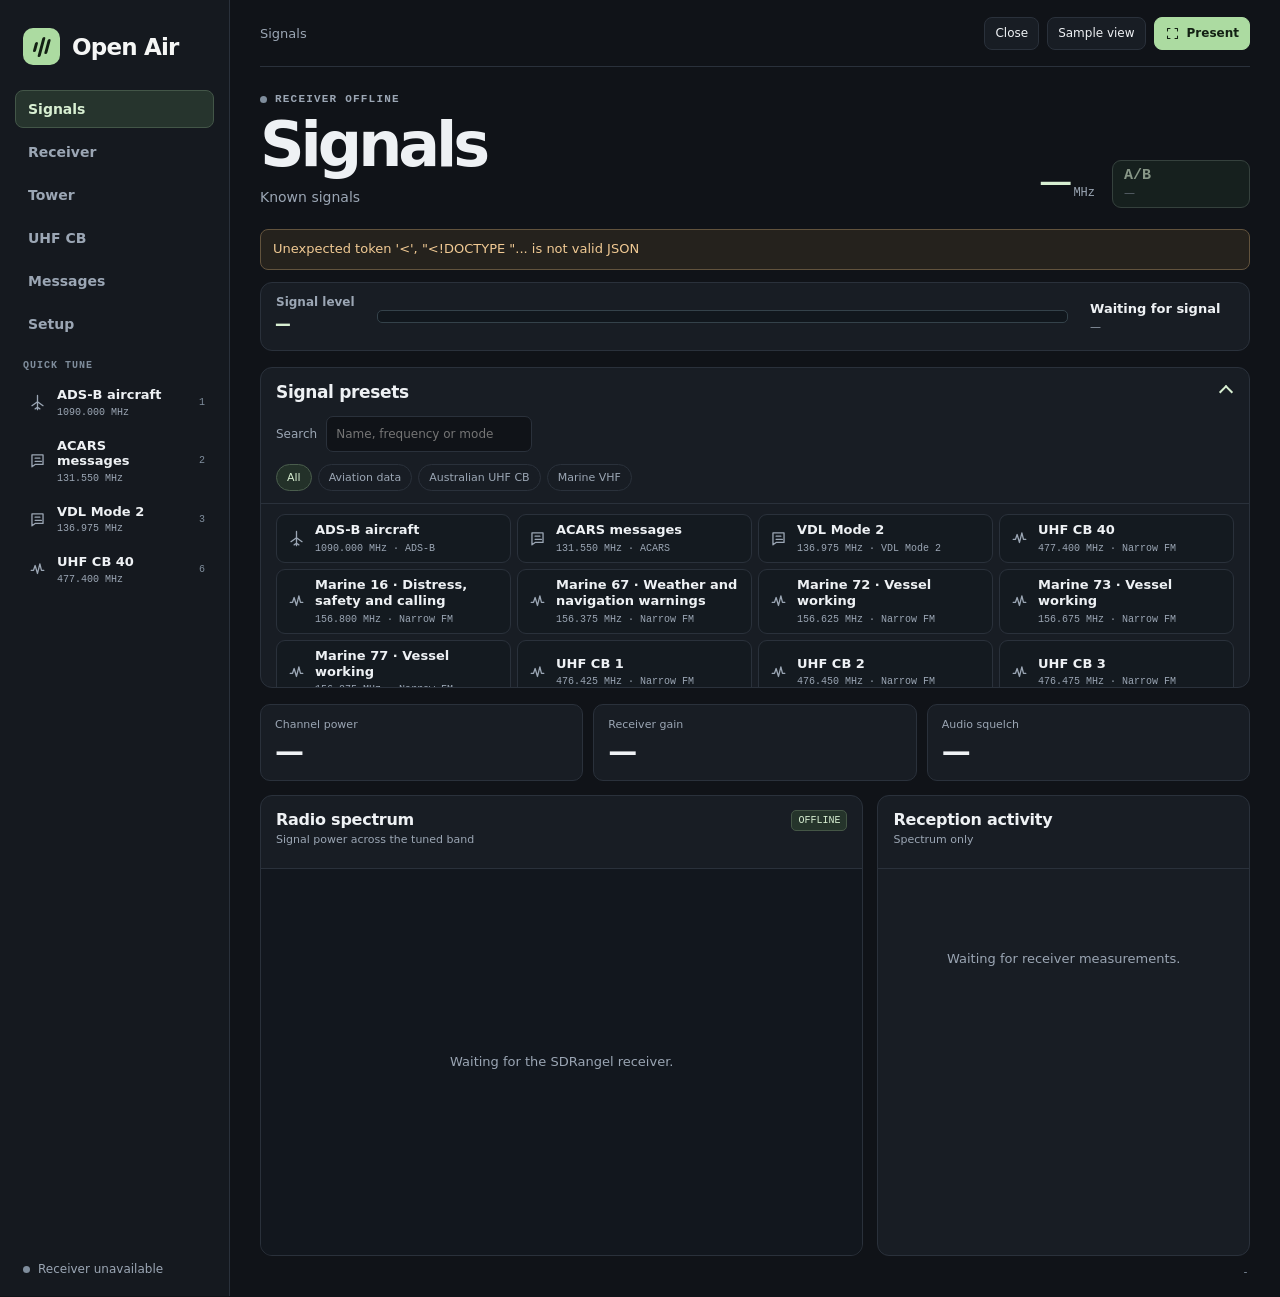
==== commit 99d0b391: "Expand aircraft and message details and expose partial ADS-B tracks Keep positionless decoder tracks" ====
--- a/index.html
+++ b/index.html
@@ -33,7 +33,7 @@
       <div class="toolbar-actions"><button id="close-app" class="control" type="button">Close</button><button id="demo" class="control" type="button">Sample view</button><button id="present" class="control present" type="button"><svg viewBox="0 0 24 24" aria-hidden="true"><path d="M8 4H4v4m12-4h4v4M4 16v4h4m12-4v4h-4"/></svg> Present</button></div>
     </header>
     <section class="intro" aria-labelledby="title">
-      <div><p class="eyebrow"><span id="live-dot"></span><span id="live-label">CONNECTING TO RECEIVER</span></p><h1 id="title">Known signals</h1><p class="subtitle" id="subtitle"></p></div>
+      <div><p class="eyebrow"><span id="live-dot"></span><span id="live-label">CONNECTING TO RECEIVER</span></p><h1 id="title">Signals</h1><p class="subtitle" id="subtitle">Known signals</p></div>
       <div class="reception-controls">
         <div class="frequency" id="frequency-readout" aria-label="Tuned frequency"><span id="frequency">-</span><small>MHz</small></div>
         <button id="scan-mux" class="control mux-survey-control" type="button" hidden>Survey multiplex</button>
--- a/style.css
+++ b/style.css
@@ -141,10 +141,41 @@
 .decoded-history .preset-search{margin:0 15px 14px}
 .decoded-history .activity-list{max-height:68vh}
 .decoded-history .item-header small{white-space:normal}
+.aircraft-record{border-bottom:1px solid var(--line)}
+.aircraft-record:last-child{border-bottom:0}
+.aircraft-record>.activity-item{border:0;cursor:pointer;list-style:none}
+.aircraft-record>.activity-item::-webkit-details-marker{display:none}
+.aircraft-record>.activity-item::after{content:"";width:8px;height:8px;flex:none;border-right:2px solid var(--accent2);border-bottom:2px solid var(--accent2);transform:rotate(45deg);margin:8px 3px 0 5px}
+.aircraft-record[open]>.activity-item::after{transform:rotate(225deg);margin-top:12px}
+.aircraft-record>.activity-item:hover{background:#20282d}
+.aircraft-record>.activity-item:focus-visible{outline:2px solid var(--accent);outline-offset:-3px}
+.aircraft-record-content{margin:0 12px 12px 51px;padding:11px 12px 12px;border:1px solid var(--line);border-radius:8px;background:#12171e}
+.aircraft-fields{display:grid;grid-template-columns:repeat(auto-fit,minmax(145px,1fr));gap:10px;margin:0}
+.aircraft-fields div{min-width:0}
+.aircraft-fields dt{color:var(--weak);font:10px var(--mono);letter-spacing:.45px;text-transform:uppercase}
+.aircraft-fields dd{margin:4px 0 0;color:var(--text);font-size:12px;overflow-wrap:anywhere}
+.message-record{border-bottom:1px solid var(--line)}
+.message-record:last-child{border-bottom:0}
+.message-record>.activity-item{border:0;cursor:pointer;list-style:none}
+.message-record>.activity-item::-webkit-details-marker{display:none}
+.message-record>.activity-item::after{content:"";width:8px;height:8px;flex:none;border-right:2px solid var(--accent2);border-bottom:2px solid var(--accent2);transform:rotate(45deg);margin:8px 3px 0 5px}
+.message-record[open]>.activity-item::after{transform:rotate(225deg);margin-top:12px}
+.message-record>.activity-item:hover{background:#20282d}
+.message-record>.activity-item:focus-visible{outline:2px solid var(--accent);outline-offset:-3px}
+.message-record .item-detail{display:-webkit-box;-webkit-box-orient:vertical;-webkit-line-clamp:2;overflow:hidden}
+.message-record-content{margin:0 12px 12px 51px;padding:11px 12px 12px;border:1px solid var(--line);border-radius:8px;background:#12171e}
+.message-fields{display:grid;grid-template-columns:repeat(auto-fit,minmax(145px,1fr));gap:10px;margin:0 0 13px}
+.message-fields div{min-width:0}
+.message-fields dt{color:var(--weak);font:10px var(--mono);letter-spacing:.45px;text-transform:uppercase}
+.message-fields dd{margin:4px 0 0;color:var(--text);font-size:12px;overflow-wrap:anywhere}
+.message-record-content h3{margin:0 0 6px;color:var(--weak);font:10px var(--mono);letter-spacing:.45px;text-transform:uppercase}
+.message-record-content pre{max-height:18rem;margin:0;padding:9px 10px;overflow:auto;border:1px solid var(--line);border-radius:6px;background:var(--bg);color:var(--text);font:11px/1.5 var(--mono);white-space:pre-wrap;overflow-wrap:anywhere}
+.message-record-content pre+h3{margin-top:12px}
 .message-help{margin-top:6px;color:var(--muted);font-size:12px}
 .message-help summary{width:max-content;color:var(--accent2);cursor:pointer}
 .message-help div{margin-top:5px;padding:6px 9px;border-left:2px solid var(--accent2);background:var(--bg);border-radius:3px}
 .message-help p{margin:4px 0;line-height:1.45}
+@media(max-width:600px){.aircraft-record-content,.message-record-content{margin-left:12px}.aircraft-fields,.message-fields{grid-template-columns:1fr 1fr}}
 @media(max-width:790px){.view-nav{flex-wrap:wrap}}
 .setup-panel fieldset {
   min-width: 0;
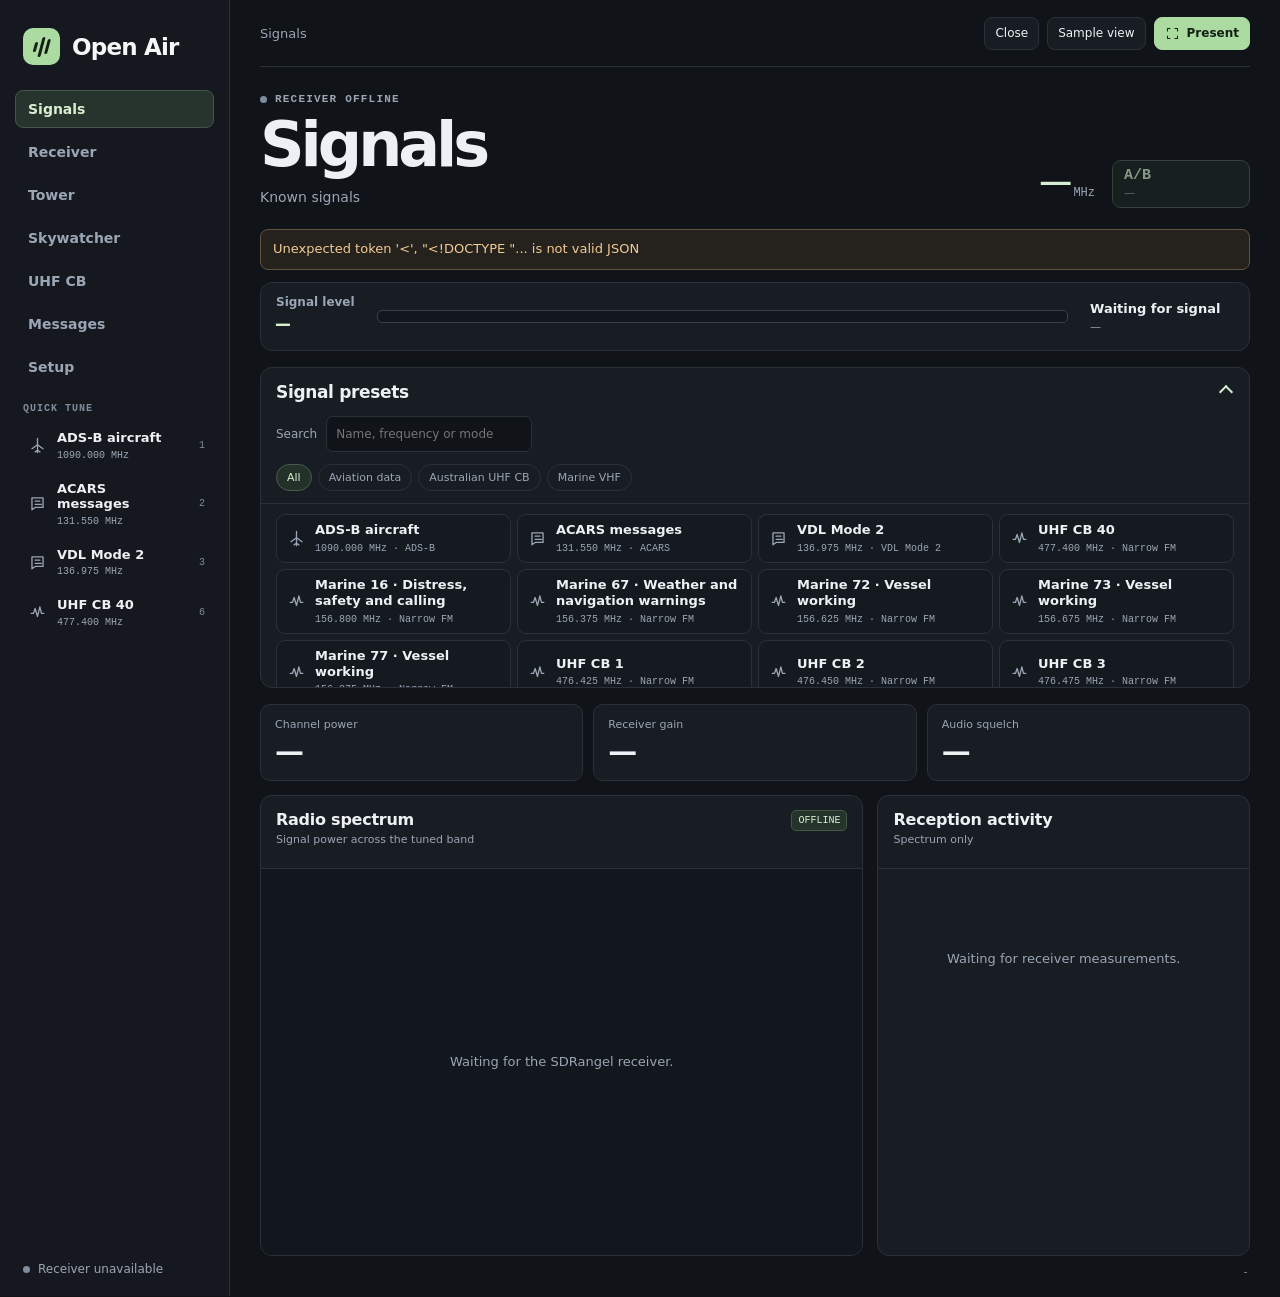
==== commit 80fc10fc: "Add Skywatcher for Meteor passes, SDRangel IQ capture and weather image decoding" ====
--- a/index.html
+++ b/index.html
@@ -4,10 +4,17 @@
   <meta charset="utf-8">
   <meta name="viewport" content="width=device-width, initial-scale=1">
   <meta name="theme-color" content="#101318">
+  <meta name="color-scheme" content="dark">
+  <!-- The app supplies its own dark palette and user-selected aircraft colours. -->
+  <meta name="darkreader-lock">
   <title>Open Air</title>
   <link rel="stylesheet" href="/style.css">
   <link rel="stylesheet" href="/cb-panel.css">
+  <link rel="stylesheet" href="/aircraft-screen.css">
+  <link rel="stylesheet" href="/aircraft-card.css">
+  <link rel="stylesheet" href="/skywatcher.css">
   <script type="module" src="/app.js"></script>
+  <script type="module" src="/aircraft-screen.mjs"></script>
 </head>
 <body>
   <a class="skip" href="#main">Skip to reception</a>
@@ -17,6 +24,7 @@
       <a class="view-link" href="#signals" id="nav-signals" aria-current="page">Signals</a>
       <a class="view-link" href="#receiver" id="nav-receiver">Receiver</a>
       <a class="view-link" href="#tower" id="nav-tower">Tower</a>
+      <a class="view-link" href="#skywatcher" id="nav-skywatcher">Skywatcher</a>
       <a class="view-link" href="#uhf-cb" id="nav-uhf-cb">UHF CB</a>
       <a class="view-link" href="#messages" id="nav-messages">Messages</a>
       <a class="view-link" href="#setup" id="nav-setup">Setup</a>
@@ -246,10 +254,78 @@
       <label class="preset-search" for="history-search"><span>Search</span><input id="history-search" type="search" placeholder="Aircraft, label or message text" autocomplete="off"></label>
       <div id="history-results" class="activity-list" aria-label="Saved messages"></div>
     </section>
+    <section id="skywatcher" aria-label="Satellite passes and weather imagery" hidden>
+      <section class="panel sky-controls" aria-label="Satellite receiver">
+        <label class="tuner-field" for="sky-satellite">Satellite<select id="sky-satellite"></select></label>
+        <label class="tuner-field" for="sky-frequency">Downlink<select id="sky-frequency"></select></label>
+        <label class="tuner-field" for="sky-symbol-rate">LRPT symbol rate
+          <select id="sky-symbol-rate"><option value="72000">72 ksym/s</option><option value="80000">80 ksym/s</option></select>
+        </label>
+        <div class="sky-actions">
+          <button type="button" id="sky-tune" class="control">Tune</button>
+          <button type="button" id="sky-capture" class="control primary-control">Capture pass</button>
+          <button type="button" id="sky-stop" class="control" hidden>Stop and decode</button>
+        </div>
+        <p id="sky-status" class="sky-status" role="status"></p>
+        <p id="sky-decoder" class="sky-status" hidden></p>
+      </section>
+      <div class="sky-grid">
+        <section class="panel sky-track" aria-labelledby="sky-track-heading">
+          <div class="panel-top"><div><h2 id="sky-track-heading">Sky track</h2><p id="sky-observer">Loading observer location</p></div></div>
+          <div class="sky-track-body">
+            <svg viewBox="0 0 280 280" role="img" aria-label="Sky plot. The edge is the horizon. The centre is overhead.">
+              <g class="sky-rings" fill="none"><circle cx="140" cy="140" r="110"/><circle cx="140" cy="140" r="73.3"/><circle cx="140" cy="140" r="36.7"/><path d="M30 140H250M140 30V250"/></g>
+              <g class="sky-directions" text-anchor="middle"><text x="140" y="21">N</text><text x="265" y="145">E</text><text x="140" y="269">S</text><text x="15" y="145">W</text></g>
+              <polyline id="sky-path" fill="none" stroke-width="3" stroke-linecap="round" stroke-linejoin="round"/>
+              <circle id="sky-position" r="5" cx="-10" cy="-10"/>
+            </svg>
+            <p id="sky-pointing"></p>
+            <a id="sky-transmitters" target="_blank" rel="noopener noreferrer" hidden>Downlink listings and recent observations</a>
+          </div>
+        </section>
+        <section class="panel" aria-labelledby="sky-passes-heading">
+          <div class="panel-top"><div><h2 id="sky-passes-heading">Upcoming passes</h2><p id="sky-orbit-status" role="status">Loading orbital data</p></div><a class="tag" href="https://celestrak.org/" target="_blank" rel="noopener">CelesTrak</a></div>
+          <div id="sky-passes" class="sky-passes"></div>
+        </section>
+      </div>
+      <section class="panel" aria-labelledby="sky-images-heading">
+        <div class="panel-top"><div><h2 id="sky-images-heading">Decoded weather images</h2><p id="sky-gallery-status" role="status"></p></div></div>
+        <div id="sky-images" class="sky-images"></div>
+      </section>
+    </section>
     <section class="metrics" id="metrics" aria-label="Reception measurements"></section>
+    <p id="detached-panel-notice" class="notice" role="status" hidden></p>
     <div class="pane-grid">
       <section class="panel stage" aria-labelledby="stage-title">
-        <div class="panel-top"><div><h2 id="stage-title">Receiver activity</h2><p id="stage-caption">Latest measurements</p></div><span id="stage-tag" class="tag">LOCAL</span></div>
+        <div class="panel-top">
+          <div>
+            <h2 id="stage-title">Receiver activity</h2><p id="stage-caption">Latest measurements</p>
+            <div id="local-aircraft-layout" class="tower-layout" role="group" aria-label="Local aircraft display" hidden>
+              <button class="control" id="local-show-map" type="button" aria-pressed="false">Map</button>
+              <button class="control" id="local-show-radar" type="button" aria-pressed="true">Radar</button>
+            </div>
+          </div>
+          <details id="aircraft-display-settings" class="aircraft-display-settings" hidden>
+            <summary>Display</summary>
+            <div class="aircraft-display-controls">
+              <label class="aircraft-display-control" for="aircraft-colour"><span>Aircraft colour</span><input id="aircraft-colour" type="color"></label>
+              <label class="aircraft-display-control" for="aircraft-outline"><span>Aircraft outline</span><input id="aircraft-outline" type="color"></label>
+              <label class="aircraft-display-control" for="aircraft-size"><span>Aircraft size</span><input id="aircraft-size" type="range" min="18" max="44" step="2"><output id="aircraft-size-value" class="aircraft-display-output" for="aircraft-size"></output></label>
+              <label class="aircraft-display-control" for="map-opacity"><span>Map opacity</span><input id="map-opacity" type="range" min="30" max="100" step="5"><output id="map-opacity-value" class="aircraft-display-output" for="map-opacity"></output></label>
+              <button id="aircraft-style-reset" class="control" type="button">Reset</button>
+            </div>
+          </details>
+          <span id="stage-tag" class="tag">LOCAL</span>
+          <div id="aircraft-screen-actions" class="aircraft-screen-actions" hidden>
+            <div id="aircraft-screen-switch" class="aircraft-screen-switch tower-layout" role="group" aria-label="Fullscreen aircraft display" hidden>
+              <button id="aircraft-screen-map" class="control" type="button" aria-pressed="false">Map</button>
+              <button id="aircraft-screen-radar" class="control" type="button" aria-pressed="false">Radar</button>
+            </div>
+            <span id="aircraft-screen-hint" class="aircraft-screen-hint" hidden>Esc to exit</span>
+            <button id="aircraft-popout" class="control" type="button" title="Open this aircraft display in a separate resizable window">Pop out</button>
+            <button id="aircraft-fullscreen" class="control" type="button" aria-pressed="false" title="Show the aircraft map or radar fullscreen">Fullscreen</button>
+          </div>
+        </div>
         <div id="stage-content" class="stage-content">
           <canvas id="scope" role="img" aria-label="Received radio power across the tuned bandwidth"></canvas>
           <div id="radar" hidden></div>
@@ -258,14 +334,14 @@
           <div id="stage-empty" class="empty" hidden></div>
         </div>
         <section id="waterfall-panel" class="waterfall-panel" hidden>
-          <div class="panel-top"><div><h2>Waterfall</h2><p id="waterfall-frequency">Waiting for live samples</p></div></div>
+          <div class="panel-top"><div><h2>Waterfall</h2><p id="waterfall-frequency">Waiting for live samples</p></div><button id="waterfall-popout" class="control" type="button" title="Open the waterfall in a separate resizable window">Pop out</button></div>
           <canvas id="waterfall" width="512" height="192" role="img" aria-label="Signal power across frequency over time"></canvas>
           <div id="waterfall-empty" class="waterfall-empty" hidden></div>
           <div id="waterfall-resize" role="separator" tabindex="0" aria-label="Resize waterfall" aria-orientation="horizontal" aria-controls="waterfall" aria-valuemin="96" aria-valuemax="720" aria-valuenow="192" title="Drag or use the arrow keys to adjust waterfall height"></div>
         </section>
       </section>
       <section class="panel activity" aria-labelledby="activity-title">
-        <div class="panel-top"><div><h2 id="activity-title">What's coming in</h2><p id="activity-caption">Decoded by your receiver</p></div><a id="tower-aircraft-credit" class="tag" href="https://www.adsb.lol/docs/open-data/api" target="_blank" rel="noopener" hidden>adsb.lol</a></div>
+        <div class="panel-top"><div><h2 id="activity-title">What's coming in</h2><p id="activity-caption">Decoded by your receiver</p></div><span id="local-aircraft-credit" class="tag" hidden>LOCAL RF</span><a id="tower-aircraft-credit" class="tag" href="https://www.adsb.lol/docs/open-data/api" target="_blank" rel="noopener" hidden>adsb.lol</a></div>
         <div id="activity" class="activity-list"></div>
       </section>
     </div>
--- a/style.css
+++ b/style.css
@@ -1,4 +1,4 @@
-:root{color-scheme:dark;--bg:#101318;--side:#15191f;--paper:#181d24;--line:#2a313b;--text:#eef1f4;--muted:#9ba6b4;--weak:#7f8d9c;--accent:#acdba1;--accent2:#d8efd2;--ink:#132013;--warn:#f1ca94;--mono:"Cascadia Mono","SFMono-Regular",Consolas,monospace;--face:"Geist","Segoe UI",system-ui,sans-serif}
+:root{color-scheme:dark;--bg:#101318;--side:#15191f;--paper:#181d24;--line:#2a313b;--text:#eef1f4;--muted:#9ba6b4;--weak:#7f8d9c;--accent:#acdba1;--accent2:#d8efd2;--ink:#132013;--warn:#f1ca94;--aircraft-colour:#ffd166;--aircraft-outline:#101820;--aircraft-size:28px;--map-opacity:.75;--mono:"Cascadia Mono","SFMono-Regular",Consolas,monospace;--face:"Geist","Segoe UI",system-ui,sans-serif}
 *{box-sizing:border-box}body{margin:0;min-height:100vh;background:var(--bg);color:var(--text);font-family:var(--face);display:grid;grid-template-columns:230px minmax(0,1fr)}button{font:inherit;color:inherit;cursor:pointer}button:focus-visible,a:focus-visible{outline:2px solid var(--accent);outline-offset:3px}button:disabled{cursor:wait;opacity:.6}small{font-size:inherit}[hidden]{display:none!important}.skip{position:fixed;left:12px;top:10px;padding:10px;background:var(--text);color:var(--bg);z-index:3;transform:translateY(-160%)}.skip:focus{transform:none}
 .sidebar{border-right:1px solid var(--line);background:var(--side);min-height:100vh;padding:28px 15px 20px;display:flex;flex-direction:column}.brand{display:flex;align-items:center;gap:12px;padding:0 8px 25px;color:#f5f6f5;font-weight:700;font-size:23px;letter-spacing:-.8px}.brand small{display:block;font:600 10px var(--mono);color:var(--muted);letter-spacing:1.15px;margin-top:3px}.brand-mark{width:37px;height:37px;border-radius:10px;background:var(--accent);display:flex;align-items:center;justify-content:center;gap:3px;flex:none}.brand-mark span{width:3px;background:var(--ink);border-radius:2px;height:10px;transform:skew(-15deg)}.brand-mark span:nth-child(2){height:20px}.brand-mark span:nth-child(3){height:15px}.group-title{font:600 10px var(--mono);letter-spacing:1px;text-transform:uppercase;color:var(--weak);margin:14px 8px 8px}.source-list{display:grid;gap:4px}.source{min-height:46px;border:1px solid transparent;background:none;text-align:left;border-radius:9px;padding:7px 8px;display:grid;grid-template-columns:26px 1fr 15px;align-items:center;gap:7px}.source:hover{background:#1e252c}.source[aria-pressed=true]{border-color:#435341;background:#25322b}.source[aria-pressed=true] .src-icon,.source[aria-pressed=true] strong{color:var(--accent2)}.src-icon,.item-icon{color:var(--muted);display:grid;place-items:center}.src-icon svg,.item-icon svg,.control svg{width:19px;height:19px;fill:none;stroke:currentColor;stroke-width:1.65;stroke-linecap:round;stroke-linejoin:round}.source strong,.source small{display:block}.source strong{font-size:13px;line-height:1.2;font-weight:650}.source small{font:10px var(--mono);margin-top:4px;color:var(--muted)}.source kbd{font:10px var(--mono);color:var(--weak);text-align:right}.side-footer{margin-top:auto;padding:26px 8px 0;display:grid;gap:8px;color:var(--weak);font-size:11px}.side-status{font-size:12px;color:var(--muted);display:flex;align-items:center;gap:8px}.side-status i,#live-dot{display:block;background:var(--weak);width:7px;height:7px;border-radius:50%;flex:none}body[data-state=live] .side-status i,body[data-state=live] #live-dot{background:var(--accent);box-shadow:0 0 12px #acdbA170}body[data-state=demo] .side-status i,body[data-state=demo] #live-dot{background:var(--warn)}
 main{width:min(100%,1690px);margin:auto;padding:0 30px 18px}.toolbar{height:67px;display:flex;align-items:center;justify-content:space-between;border-bottom:1px solid var(--line);gap:10px}.breadcrumb{font-size:13px;color:var(--muted)}.breadcrumb b{font-weight:500;margin:0 6px;color:var(--weak)}.breadcrumb strong{color:var(--text);font-weight:600}.toolbar-actions{display:flex;gap:8px}.control{display:flex;align-items:center;justify-content:center;gap:7px;border:1px solid var(--line);border-radius:8px;background:var(--paper);font-size:12px;white-space:nowrap;padding:8px 10px}.control:hover{border-color:var(--weak)}.control svg{width:15px;height:15px}.present{background:var(--accent);border-color:var(--accent);color:var(--ink);font-weight:700}
@@ -134,9 +134,23 @@
 #tower-scan-status:empty{display:none}
 .tower-layout{display:flex;gap:4px;margin-left:auto}
 .tower-layout [aria-pressed=true]{color:var(--accent2);border-color:var(--accent2)}
-#tower-map{height:100%;background:#1e2c36;z-index:0}
-.tower-aircraft-marker svg{height:100%;width:100%;fill:#074a60;stroke:#fff;stroke-width:1.3;paint-order:stroke}
+#tower-map{height:100%;background:#101820;z-index:0}
+#tower-map .leaflet-tile-pane{opacity:var(--map-opacity,.75)}
+.tower-aircraft-marker{width:var(--aircraft-size,28px)!important;height:var(--aircraft-size,28px)!important;margin-left:0!important;margin-top:0!important;translate:-50% -50%;background:transparent!important;border:0!important}
+.tower-aircraft-marker svg{display:block;width:100%;height:100%;overflow:visible}
+.tower-aircraft-marker path.tower-aircraft-shape{fill:var(--aircraft-colour,#ffd166)!important;stroke:var(--aircraft-outline,#101820)!important;stroke-width:1.6;stroke-linejoin:round;paint-order:stroke fill;vector-effect:non-scaling-stroke;filter:drop-shadow(0 0 1px rgba(255,255,255,.98)) drop-shadow(0 0 2px rgba(255,255,255,.72))}
 .tower-map-status{position:absolute;z-index:1;inset:12px 12px auto 56px;margin:0;border-radius:6px;background:var(--paper);padding:8px;font-size:12px}
+.panel-top:has(>.aircraft-display-settings){flex-wrap:wrap}
+.aircraft-display-settings{order:3;flex:1 1 100%;min-width:0;margin-top:2px;padding-top:10px;border-top:1px solid var(--line)}
+.aircraft-display-settings>summary{width:max-content;color:var(--accent2);font-size:12px;font-weight:650;cursor:pointer;user-select:none}
+.aircraft-display-settings>summary::marker{color:var(--muted)}
+.aircraft-display-controls{display:grid;grid-template-columns:repeat(4,minmax(125px,1fr)) max-content;align-items:end;gap:10px 12px;margin-top:10px}
+.aircraft-display-control{display:grid;grid-template-columns:minmax(0,1fr) max-content;align-items:center;gap:6px 8px;min-width:0;color:var(--muted);font-size:11px}
+.aircraft-display-control>span{grid-column:1/-1}
+.aircraft-display-control input[type=color]{grid-column:1/-1;width:100%;height:34px;padding:2px;border:1px solid var(--line);border-radius:6px;background:var(--bg);cursor:pointer}
+.aircraft-display-control input[type=range]{width:100%;min-width:70px;accent-color:var(--aircraft-colour)}
+.aircraft-display-output{min-width:4ch;color:var(--text);font:11px var(--mono);text-align:right}
+#aircraft-style-reset{min-height:34px}
 body[data-view=messages] :is(.pane-grid,.metrics,#frequency-readout,#scan-mux,#ab-switch,#signal-meter,#live-audio-settings){display:none!important}
 .decoded-history .preset-search{margin:0 15px 14px}
 .decoded-history .activity-list{max-height:68vh}
@@ -149,11 +163,10 @@
 .aircraft-record[open]>.activity-item::after{transform:rotate(225deg);margin-top:12px}
 .aircraft-record>.activity-item:hover{background:#20282d}
 .aircraft-record>.activity-item:focus-visible{outline:2px solid var(--accent);outline-offset:-3px}
+.aircraft-record.aircraft-selected>.activity-item,.message-record.aircraft-selected>.activity-item{background:#25322b;box-shadow:inset 3px 0 0 var(--accent)}
+.radar-aircraft.aircraft-selected path,.tower-aircraft-marker.aircraft-selected path{stroke:var(--accent)!important;stroke-width:2.5!important;filter:drop-shadow(0 0 4px var(--aircraft-colour))}
+.radar-aircraft.aircraft-selected text{font-weight:700;filter:drop-shadow(0 0 3px var(--aircraft-outline))}
 .aircraft-record-content{margin:0 12px 12px 51px;padding:11px 12px 12px;border:1px solid var(--line);border-radius:8px;background:#12171e}
-.aircraft-fields{display:grid;grid-template-columns:repeat(auto-fit,minmax(145px,1fr));gap:10px;margin:0}
-.aircraft-fields div{min-width:0}
-.aircraft-fields dt{color:var(--weak);font:10px var(--mono);letter-spacing:.45px;text-transform:uppercase}
-.aircraft-fields dd{margin:4px 0 0;color:var(--text);font-size:12px;overflow-wrap:anywhere}
 .message-record{border-bottom:1px solid var(--line)}
 .message-record:last-child{border-bottom:0}
 .message-record>.activity-item{border:0;cursor:pointer;list-style:none}
@@ -175,8 +188,8 @@
 .message-help summary{width:max-content;color:var(--accent2);cursor:pointer}
 .message-help div{margin-top:5px;padding:6px 9px;border-left:2px solid var(--accent2);background:var(--bg);border-radius:3px}
 .message-help p{margin:4px 0;line-height:1.45}
-@media(max-width:600px){.aircraft-record-content,.message-record-content{margin-left:12px}.aircraft-fields,.message-fields{grid-template-columns:1fr 1fr}}
-@media(max-width:790px){.view-nav{flex-wrap:wrap}}
+@media(max-width:600px){.aircraft-record-content,.message-record-content{margin-left:12px}.message-fields{grid-template-columns:1fr 1fr}}
+@media(max-width:790px){.view-nav{flex-wrap:wrap}.aircraft-display-controls{grid-template-columns:repeat(2,minmax(0,1fr))}#aircraft-style-reset{justify-self:start}}
 .setup-panel fieldset {
   min-width: 0;
   margin: 0;
@@ -345,4 +358,5 @@
   .sidebar{gap:8px}
   .frequency-field{width:100%}
   .frequency-input input{width:100%}
-}
+  .aircraft-display-controls{grid-template-columns:minmax(0,1fr)}
+}
--- a/aircraft-screen.css
+++ b/aircraft-screen.css
@@ -0,0 +1,13 @@
+.aircraft-screen-actions{order:2;display:flex;align-items:center;gap:8px;margin-left:auto;flex-wrap:wrap}
+.aircraft-screen-switch{display:flex;gap:4px;margin-left:0}
+.aircraft-screen-hint{font-size:11px;color:var(--muted);white-space:nowrap}
+.stage:fullscreen,.stage.aircraft-screen-focus{display:flex;flex-direction:column;width:100vw;height:100vh;height:100dvh;max-width:none;max-height:none;margin:0;border:0;border-radius:0;background:var(--paper,#181d24);overflow:hidden}
+.stage.aircraft-screen-focus{position:fixed;inset:0;z-index:10000}
+.stage:fullscreen::backdrop{background:var(--bg,#101318)}
+.stage:is(:fullscreen,.aircraft-screen-focus)>.panel-top{flex:0 0 auto;min-height:0;padding:10px 14px;align-items:center}
+.stage:is(:fullscreen,.aircraft-screen-focus)>.stage-content{flex:1 1 auto;min-height:0;height:auto!important;width:100%}
+.stage:is(:fullscreen,.aircraft-screen-focus) #local-aircraft-layout,.stage:is(:fullscreen,.aircraft-screen-focus)>#waterfall-panel{display:none!important}
+.stage:is(:fullscreen,.aircraft-screen-focus) .aircraft-display-settings{margin-top:0;padding-top:7px}
+.stage:is(:fullscreen,.aircraft-screen-focus) #radar svg{height:100%;width:100%}
+body.aircraft-screen-active{overflow:hidden}
+@media(max-width:600px){.aircraft-screen-actions{gap:6px}.stage:is(:fullscreen,.aircraft-screen-focus)>.panel-top{padding:8px 10px}.aircraft-screen-hint{display:none}}
--- a/aircraft-card.css
+++ b/aircraft-card.css
@@ -0,0 +1,31 @@
+.aircraft-card{min-width:0}
+.aircraft-map-symbol{width:100%;height:100%}
+.aircraft-map-label{position:absolute;left:calc(100% + 3px);top:50%;translate:0 -50%;padding:2px 5px;border:1px solid #6e7b89;border-radius:4px;background:#101820;color:#fff;font:600 11px/1.2 system-ui,sans-serif;white-space:nowrap;pointer-events:none;visibility:hidden}
+.aircraft-map-label[data-side="left"]{right:calc(100% + 3px);left:auto}
+.aircraft-map-label:is([data-side="left"],[data-side="right"]){visibility:visible}
+.aircraft-selected .aircraft-map-label{border-color:var(--accent,#acdba1);color:var(--accent,#acdba1)}
+.leaflet-zoom-anim .aircraft-map-label{visibility:hidden}
+.aircraft-fields{display:grid;grid-template-columns:repeat(auto-fit,minmax(145px,1fr));gap:10px;margin:0}
+.aircraft-fields div{min-width:0}
+.aircraft-fields dt{color:var(--weak);font:10px var(--mono);letter-spacing:.45px;text-transform:uppercase}
+.aircraft-fields dd{margin:4px 0 0;color:var(--text);font-size:12px;overflow-wrap:anywhere}
+.aircraft-profile{display:grid;gap:10px;margin:0 0 12px;padding:0 0 12px;border-bottom:1px solid var(--line)}
+.aircraft-profile-identity{display:flex;min-width:0;flex-direction:column;align-items:flex-start;gap:3px}
+.aircraft-profile-airline{margin:0;color:var(--accent2);font-size:13px;font-weight:700;overflow-wrap:anywhere}
+.aircraft-profile-flight{display:block;color:var(--text);font-size:clamp(20px,3vw,28px);line-height:1.05;letter-spacing:-.04em;overflow-wrap:anywhere}
+.aircraft-profile-callsign,.aircraft-profile-airframe{color:var(--muted);font-size:11px;line-height:1.4;overflow-wrap:anywhere}
+.aircraft-profile-source{color:var(--weak);font:9px var(--mono);text-transform:uppercase;letter-spacing:.35px}
+.aircraft-profile-status{margin:0;padding:7px 9px;border-left:2px solid var(--accent2);border-radius:3px;background:var(--bg);color:var(--muted);font-size:11px;line-height:1.4}
+.aircraft-photo-frame{min-width:0;margin:0;border:1px solid var(--line);border-radius:7px;overflow:hidden;background:var(--bg)}
+.aircraft-photo-link{display:block;color:inherit}
+.aircraft-photo{display:block;width:100%;height:auto;max-height:220px;aspect-ratio:16/9;object-fit:cover;background:#0d1116}
+.aircraft-photo-fallback{display:grid;min-height:108px;place-items:center;padding:18px;color:var(--weak);font-size:11px;text-align:center}
+.aircraft-photo-attribution{padding:6px 8px;color:var(--weak);font:9px/1.4 var(--mono);overflow-wrap:anywhere}
+.aircraft-photo-attribution a{color:var(--accent2)}
+.aircraft-profile+.aircraft-fields{margin-top:0}
+:is(#tower-map,#detached-map) .leaflet-popup-content-wrapper,:is(#tower-map,#detached-map) .leaflet-popup-tip{background:var(--paper);color:var(--text)}
+:is(#tower-map,#detached-map) .leaflet-popup-content{width:min(340px,calc(100vw - 90px))!important;max-height:min(68vh,560px);margin:12px;overflow:auto}
+:is(#tower-map,#detached-map) .leaflet-popup-close-button{color:var(--text)}
+:is(#tower-map,#detached-map) .aircraft-card{width:100%}
+:is(#tower-map,#detached-map) .aircraft-fields{grid-template-columns:repeat(2,minmax(0,1fr))}
+@media(max-width:600px){.aircraft-fields{grid-template-columns:1fr 1fr}}
--- a/skywatcher.css
+++ b/skywatcher.css
@@ -0,0 +1,27 @@
+body[data-view="skywatcher"] :is(.metrics,.activity,#stage-content,.stage > .panel-top,#live-audio-settings){display:none}
+body[data-view="skywatcher"] .pane-grid{grid-template-columns:minmax(0,1fr)}
+body[data-view="skywatcher"] .stage:has(>#waterfall-panel[hidden]){display:none}
+#skywatcher{display:grid;gap:14px;margin:14px 0}
+.sky-controls{display:flex;flex-wrap:wrap;align-items:end;gap:10px;padding:14px}
+.sky-controls select{min-width:130px}
+.sky-actions{display:flex;align-items:center;gap:6px;flex-wrap:wrap}
+.sky-status{width:100%;margin:0;color:var(--muted);font-size:12px}
+#sky-decoder{color:var(--text)}
+.sky-grid{display:grid;grid-template-columns:minmax(235px,.85fr) minmax(0,1.15fr);gap:14px}
+.sky-track-body{padding:0 14px 14px;text-align:center;font-size:12px;color:var(--muted)}
+.sky-track-body svg{width:min(100%,300px);display:block;margin:auto}
+.sky-rings{stroke:var(--line);stroke-width:1}
+.sky-directions{fill:var(--muted);font:13px var(--mono)}
+#sky-path{stroke:var(--accent2)}
+#sky-position{fill:#ffd166;stroke:#101820;stroke-width:2}
+.sky-track-body a{color:var(--accent2)}
+.sky-passes{max-height:340px;overflow:auto}
+.sky-pass{width:100%;display:grid;grid-template-columns:minmax(0,1fr) auto;align-items:center;gap:4px 10px;text-align:left;padding:10px 14px;border:0;border-top:1px solid var(--line);background:transparent;color:var(--text);cursor:pointer}
+.sky-pass:hover,.sky-pass[aria-pressed="true"]{background:#24342b}
+.sky-pass span:last-child{grid-column:1/-1;color:var(--muted);font-size:12px}
+.sky-pass .sky-elevation{color:var(--accent2);font:12px var(--mono)}
+.sky-images{display:grid;grid-template-columns:repeat(auto-fill,minmax(min(100%,230px),1fr));gap:12px;padding:0 14px 14px}
+.sky-image{min-width:0;color:var(--text);text-decoration:none}
+.sky-image img{display:block;width:100%;aspect-ratio:4/3;object-fit:contain;background:var(--bg);border:1px solid var(--line);border-radius:6px}
+.sky-image span{display:block;margin-top:5px;color:var(--muted);font-size:12px;overflow-wrap:anywhere}
+@media(max-width:680px){.sky-grid{grid-template-columns:minmax(0,1fr)}.sky-passes{max-height:290px}}
